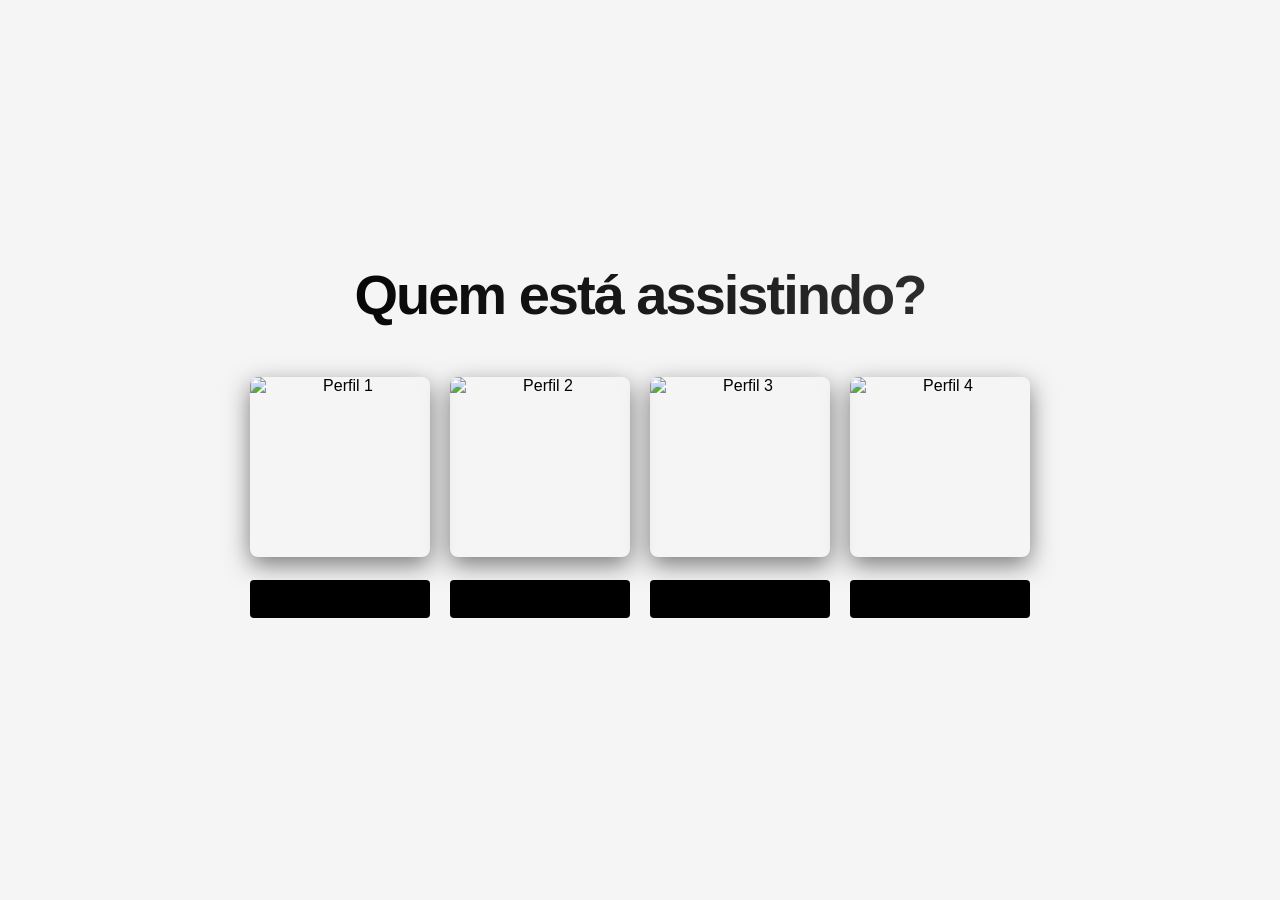
==== index.html @ 6dc38c41 "Add files via upload" ====
<!DOCTYPE html>
<html lang="pt-br">
<head>
    <meta charset="UTF-8">
    <meta name="viewport" content="width=device-width, initial-scale=1.0">
    <title>NETFLIX</title>
    <link rel="stylesheet" href="style.css">
</head>
<body>
    <main>
        <header>
            <h1>Quem está assistindo?</h1>
        </header>

        <section aria-label="Selecao de perfis">
            <ul class="container">
                <li class="profile">
                    <figure>
                        <img src="Assets/profile1.svg" alt="Perfil 1">
                        <figcaption>João Gabriel</figcaption>
                    </figure>
                </li>
                <li class="profile">
                    <figure>
                        <img src="Assets/profile2.svg" alt="Perfil 2">
                        <figcaption>Yara Maria</figcaption>
                    </figure>
                </li>
                <li class="profile">
                    <figure>
                        <img src="Assets/profile3.svg" alt="Perfil 3">
                        <figcaption>Lucas Silva</figcaption>
                    </figure>
                </li>
                <li class="profile">
                    <figure>
                        <img src="Assets/profile4.svg" alt="Perfil 4">
                        <figcaption>Ana Clara</figcaption>
                    </figure>
                </li>
            </ul>
        </section>

    </main>
</body>
</html>
---- style.css ----
/* Reset e estilos globais */
* {
    margin: 0;
    padding: 0;
    box-sizing: border-box;
}

body {
    background: linear-gradient(135deg, #0f0f0f 0%, #1a1a1a 100%);
    color: #ffffff;
    font-family: 'Segoe UI', Tahoma, Geneva, Verdana, sans-serif;
    min-height: 100vh;
    padding: 0;
}

/* Main container */
main {
    max-width: 800px;
    margin: 0 auto;
    display: flex;
    flex-direction: column;
    align-items: center;
    justify-content: center;
    min-height: 100vh;
}

/* Header */
header {
    text-align: center;
    margin-bottom: 30px;
    animation: fadeIn 0.8s ease-in-out;
    width: 100%;
}

header h1 {
    font-size: 3.5rem;
    font-weight: 700;
    letter-spacing: -2px;
    background: linear-gradient(90deg, #ffffff 0%, #e0e0e0 100%);
    -webkit-background-clip: text;
    -webkit-text-fill-color: transparent;
    background-clip: text;
}

@media (max-width: 768px) {
    header h1 {
        font-size: 2.5rem;
    }
}

/* Section e container */
section {
    width: 100%;
    display: flex;
    justify-content: center;
}

.container {
    list-style: none;
    display: flex;
    flex-wrap: nowrap;
    justify-content: center;
    align-items: flex-start;
    gap: 20px;
    padding: 20px;
    width: auto;
}

@media (max-width: 768px) {
    .container {
        gap: 12px;
        justify-content: flex-start;
        overflow-x: auto;
        width: 100%;
    }
}

/* Profile card */
.profile {
    flex: 0 0 auto;
    cursor: pointer;
    transition: all 0.3s cubic-bezier(0.4, 0, 0.2, 1);
    animation: slideUp 0.6s ease-out;
}

.profile:hover {
    transform: translateY(-5px);
}

.profile:active {
    transform: scale(0.95);
}

/* Figure */
figure {
    text-align: center;
    display: flex;
    flex-direction: column;
    align-items: center;
    gap: 15px;
}

/* Image styling */
.profile img {
    width: 180px;
    height: 180px;
    border-radius: 8px;
    box-shadow: 0 8px 24px rgba(0, 0, 0, 0.5);
    object-fit: cover;
    transition: all 0.3s ease;
}

.profile:hover img {
    box-shadow: 0 8px 24px rgba(0, 0, 0, 0.5), 0 0 20px rgba(229, 9, 20, 0.6);
    transform: scale(1.05);
}

@media (max-width: 768px) {
    .profile img {
        width: 140px;
        height: 140px;
    }
}

/* Figcaption (profile name) */
figcaption {
    font-size: 1.2rem;
    font-weight: 600;
    color: #ffffff;
    letter-spacing: 0.5px;
    transition: all 0.3s ease;
    min-width: 180px;
    background: rgba(0 0 0 / 1);
    padding: 8px 12px;
    border-radius: 4px;
    margin-top: 8px;
}

.profile:hover figcaption {
    color: #E50914;
    background: rgba(0 0 0 / 1);
}

/* Animações */
@keyframes fadeIn {
    from {
        opacity: 0;
        transform: translateY(-20px);
    }
    to {
        opacity: 1;
        transform: translateY(0);
    }
}

@keyframes slideUp {
    from {
        opacity: 0;
        transform: translateY(30px);
    }
    to {
        opacity: 1;
        transform: translateY(0);
    }
}

/* Acessibilidade */
@media (prefers-reduced-motion: reduce) {
    * {
        animation: none !important;
        transition: none !important;
    }
}

/* Dark mode (padrão) e suporte a light mode */
@media (prefers-color-scheme: light) {
    body {
        background: #f5f5f5;
        color: #000;
    }
    
    header h1 {
        background: linear-gradient(90deg, #000 0%, #333 100%);
        -webkit-text-fill-color: transparent;
        background-clip: text;
    }
    
    figcaption {
        color: #000;
    }
}
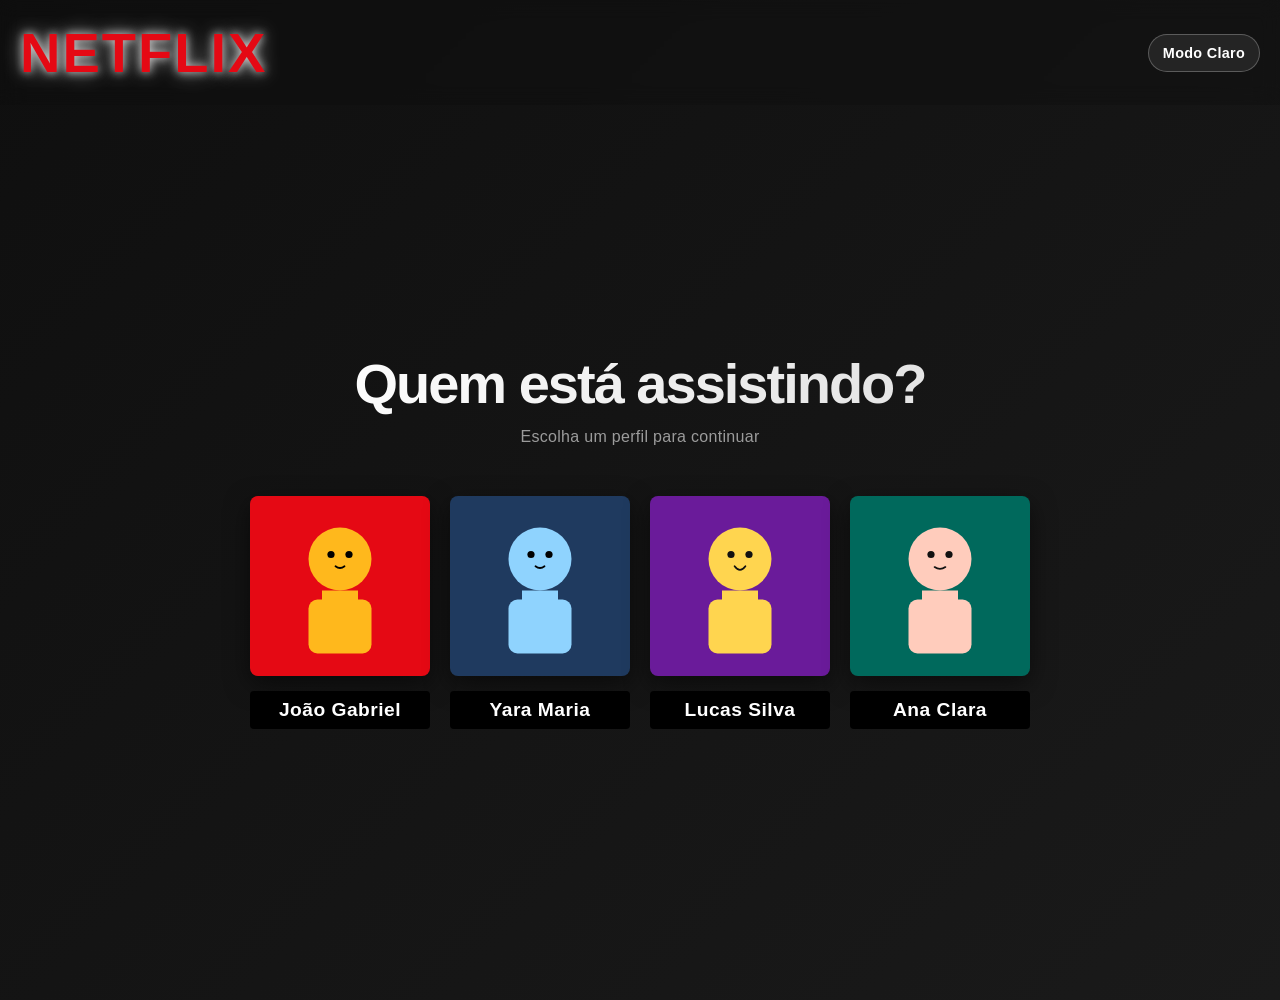
==== commit 9365c6df: "Atualizando Repositorio" ====
--- a/index.html
+++ b/index.html
@@ -7,9 +7,16 @@
     <link rel="stylesheet" href="style.css">
 </head>
 <body>
+    <!-- Logo Netflix no canto superior esquerdo -->
+    <nav class="navbar">
+        <div class="logo">NETFLIX</div>
+        <button id="theme-toggle" class="theme-toggle" type="button" aria-label="Modo Claro">Modo Claro</button>
+    </nav>
+
     <main>
         <header>
             <h1>Quem está assistindo?</h1>
+            <p class="helper-text">Escolha um perfil para continuar</p>
         </header>
 
         <section aria-label="Selecao de perfis">
@@ -42,5 +49,6 @@
         </section>
 
     </main>
+    <script src="theme.js" defer></script>
 </body>
 </html>
--- a/style.css
+++ b/style.css
@@ -1,191 +1,282 @@
-/* Reset e estilos globais */
-* {
-    margin: 0;
-    padding: 0;
-    box-sizing: border-box;
-}
-
+/* ===========================
+   RESET E ESTILOS GLOBAIS
+   =========================== */
+
+/* Remove margens e paddings padrão de todos os elementos */
+* { margin: 0; padding: 0; box-sizing: border-box; }
+
+:root {
+    --bg-start: #0f0f0f;
+    --bg-end: #1a1a1a;
+    --text-color: #fff;
+    --muted-text: #b3b3b3;
+    --navbar-bg: rgba(15, 15, 15, 0.3);
+    --title-start: #fff;
+    --title-end: #e0e0e0;
+    --caption-bg: #000;
+    --caption-color: #fff;
+    --button-bg: rgba(255, 255, 255, 0.08);
+    --button-border: rgba(255, 255, 255, 0.25);
+    --button-color: #fff;
+}
+
+body.theme-light {
+    --bg-start: #f6f6f6;
+    --bg-end: #e9e9e9;
+    --text-color: #111;
+    --muted-text: #525252;
+    --navbar-bg: rgba(245, 245, 245, 0.5);
+    --title-start: #111;
+    --title-end: #3a3a3a;
+    --caption-bg: #fff;
+    --caption-color: #111;
+    --button-bg: rgba(0, 0, 0, 0.06);
+    --button-border: rgba(0, 0, 0, 0.18);
+    --button-color: #111;
+}
+
+/* Estiliza o body: gradiente de fundo escuro (Netflix) e tipografia */
 body {
-    background: linear-gradient(135deg, #0f0f0f 0%, #1a1a1a 100%);
-    color: #ffffff;
+    background: linear-gradient(135deg, var(--bg-start) 0%, var(--bg-end) 100%);
+    color: var(--text-color);
     font-family: 'Segoe UI', Tahoma, Geneva, Verdana, sans-serif;
     min-height: 100vh;
-    padding: 0;
-}
-
-/* Main container */
+    transition: background 0.25s ease, color 0.25s ease;
+}
+
+/* ===========================
+   NAVBAR E LOGO NETFLIX
+   =========================== */
+
+/* Barra de navegação no topo */
+.navbar {
+    position: fixed;            /* Fica fixo no topo */
+    top: 0;                     /* No início da página */
+    left: 0;                    /* No canto esquerdo */
+    width: 100%;                /* Ocupa toda a largura */
+    padding: 20px 20px;         /* Espaço interno */
+    background: var(--navbar-bg); /* Fundo discreto, quase transparente */
+    backdrop-filter: blur(10px); /* Efeito blur de vidro fosco */
+    z-index: 100;               /* Fica acima de outros elementos */
+    display: flex;              /* Usa flexbox */
+    align-items: center;        /* Centraliza verticalmente */
+    justify-content: space-between;
+}
+
+/* Estiliza o logo NETFLIX */
+.logo {
+    font-size: clamp(2rem, 6vw, 3.5rem); /* Tamanho responsivo aumentado */
+    font-weight: 900;           /* Peso extra bold */
+    letter-spacing: 2px;        /* Espaçamento entre letras */
+    color: #e50914;             /* Vermelho Netflix */
+    text-shadow: 0 0 10px rgba(255, 255, 255, 0.8), 
+                 0 0 20px rgba(255, 255, 255, 0.6); /* Sombra branca atrás */
+}
+
+.theme-toggle {
+    border: 1px solid var(--button-border);
+    background: var(--button-bg);
+    color: var(--button-color);
+    padding: 10px 14px;
+    border-radius: 999px;
+    font-size: 0.9rem;
+    font-weight: 700;
+    letter-spacing: 0.3px;
+    cursor: pointer;
+    transition: all 0.2s ease;
+}
+
+.theme-toggle:hover {
+    transform: translateY(-1px);
+    border-color: rgba(229, 9, 20, 0.7);
+    box-shadow: 0 0 0 3px rgba(229, 9, 20, 0.15);
+}
+
+.theme-toggle:active {
+    transform: scale(0.97);
+}
+
+/* ===========================
+   RESET E ESTILOS GLOBAIS
+   =========================== */
+
+/* Centraliza o conteúdo na tela (vertical e horizontal) */
 main {
-    max-width: 800px;
-    margin: 0 auto;
-    display: flex;
-    flex-direction: column;
-    align-items: center;
-    justify-content: center;
-    min-height: 100vh;
-}
-
-/* Header */
+    max-width: 800px;           /* Largura máxima do container */
+    margin: 0 auto;             /* Centraliza horizontalmente */
+    display: flex;              /* Usa flexbox */
+    flex-direction: column;      /* Organiza elementos em coluna */
+    align-items: center;        /* Centraliza itens horizontalmente */
+    justify-content: center;    /* Centraliza itens verticalmente */
+    min-height: 100dvh;         /* Altura mínima igual à viewport */
+    padding: clamp(14px, 5vw, 24px) clamp(14px, 3vw, 20px); /* Padding responsivo */
+    margin-top: 100px;          /* Espaço para a navbar fixa aumentado */
+}
+
+/* ===========================
+   HEADER (TÍTULO PRINCIPAL)
+   =========================== */
+
+/* Estiliza o cabeçalho com título principal */
 header {
-    text-align: center;
-    margin-bottom: 30px;
-    animation: fadeIn 0.8s ease-in-out;
-    width: 100%;
-}
-
+    text-align: center;         /* Centraliza o texto */
+    margin-bottom: clamp(20px, 5vw, 30px); /* Espaço inferior responsivo */
+    animation: fadeIn 0.8s ease-in-out;    /* Animação de entrada */
+    width: 100%;                /* Ocupa toda a largura */
+}
+
+/* Estiliza o h1 (título "Quem está assistindo?") */
 header h1 {
-    font-size: 3.5rem;
-    font-weight: 700;
-    letter-spacing: -2px;
-    background: linear-gradient(90deg, #ffffff 0%, #e0e0e0 100%);
+    font-size: clamp(1.9rem, 8vw, 3.5rem); /* Tamanho responsivo */
+    font-weight: 700;           /* Peso: bold */
+    letter-spacing: -2px;       /* Espaçamento entre letras */
+    background: linear-gradient(90deg, var(--title-start) 0%, var(--title-end) 100%); /* Gradiente no texto */
     -webkit-background-clip: text;
     -webkit-text-fill-color: transparent;
     background-clip: text;
 }
 
-@media (max-width: 768px) {
-    header h1 {
-        font-size: 2.5rem;
-    }
-}
-
-/* Section e container */
-section {
-    width: 100%;
-    display: flex;
-    justify-content: center;
-}
-
+/* Estiliza o texto de ajuda abaixo do título */
+.helper-text {
+    font-size: clamp(0.85rem, 2vw, 1rem); /* Tamanho responsivo pequeno */
+    color: var(--muted-text);             /* Cinza claro discreto */
+    margin-top: 12px;           /* Espaço entre título e texto de ajuda */
+    letter-spacing: 0.3px;      /* Espaçamento sutil */
+    font-weight: 400;           /* Peso normal */
+    opacity: 0.85;              /* Ligeiramente transparente */
+}
+
+/* ===========================
+   SECTION (CONTAINER DE PERFIS)
+   =========================== */
+
+/* Centraliza a seção de perfis */
+section { width: 100%; display: flex; justify-content: center; }
+
+/* Lista de perfis - Flex para alinhar horizontalmente em desktop */
 .container {
-    list-style: none;
-    display: flex;
-    flex-wrap: nowrap;
-    justify-content: center;
-    align-items: flex-start;
-    gap: 20px;
-    padding: 20px;
-    width: auto;
-}
-
+    list-style: none;           /* Remove bolinhas da lista */
+    display: flex;              /* Usa flexbox */
+    flex-wrap: nowrap;          /* Não quebra em linhas (desktop) */
+    justify-content: center;    /* Centraliza os perfis */
+    gap: clamp(12px, 3vw, 20px); /* Espaço entre perfis (responsivo) */
+    padding: clamp(10px, 3vw, 20px); /* Espaço interno (responsivo) */
+    width: 100%;                /* Ocupa toda a largura */
+}
+
+/* Breakpoint Mobile: Transforma flex em grid com 2 colunas */
 @media (max-width: 768px) {
     .container {
-        gap: 12px;
-        justify-content: flex-start;
-        overflow-x: auto;
-        width: 100%;
+        display: grid;                              /* Muda para grid */
+        grid-template-columns: repeat(auto-fit, minmax(150px, 1fr)); /* 2 colunas automáticas */
+        padding: 10px 0;                            /* Reduz padding */
     }
 }
 
-/* Profile card */
+/* ===========================
+   PERFIL (CARD INDIVIDUAL)
+   =========================== */
+
+/* Estiliza cada card de perfil */
 .profile {
-    flex: 0 0 auto;
-    cursor: pointer;
-    transition: all 0.3s cubic-bezier(0.4, 0, 0.2, 1);
-    animation: slideUp 0.6s ease-out;
-}
-
-.profile:hover {
-    transform: translateY(-5px);
-}
-
-.profile:active {
-    transform: scale(0.95);
-}
-
-/* Figure */
+    flex: 0 1 180px;                        /* Largura fixa de 180px */
+    cursor: pointer;                        /* Cursor indica clicável */
+    transition: all 0.3s cubic-bezier(0.4, 0, 0.2, 1); /* Transição suave */
+    animation: slideUp 0.6s ease-out;       /* Animação de entrada */
+}
+
+/* Efeito ao passar o mouse sobre o perfil */
+.profile:hover { transform: translateY(-5px); } /* Move 5px para cima */
+
+/* Efeito ao clicar no perfil */
+.profile:active { transform: scale(0.95); } /* Reduz o tamanho em 5% */
+
+/* ===========================
+   FIGURA (ARMAZENA IMAGEM + NOME)
+   =========================== */
+
+/* Container da imagem e nome do perfil */
 figure {
-    text-align: center;
-    display: flex;
-    flex-direction: column;
-    align-items: center;
-    gap: 15px;
-}
-
-/* Image styling */
+    text-align: center;         /* Centraliza o conteúdo */
+    display: flex;              /* Usa flexbox */
+    flex-direction: column;      /* Organiza em coluna */
+    align-items: center;        /* Centraliza itens */
+    gap: 15px;                  /* Espaço entre imagem e nome */
+    width: 100%;                /* Ocupa toda a largura */
+}
+
+/* ===========================
+   IMAGEM DO PERFIL
+   =========================== */
+
+/* Estiliza a imagem do perfil */
 .profile img {
-    width: 180px;
-    height: 180px;
-    border-radius: 8px;
-    box-shadow: 0 8px 24px rgba(0, 0, 0, 0.5);
-    object-fit: cover;
-    transition: all 0.3s ease;
-}
-
+    width: clamp(120px, 20vw, 180px); /* Tamanho responsivo (120px a 180px) */
+    aspect-ratio: 1;                  /* Mantém proporção quadrada */
+    border-radius: 8px;               /* Cantos arredondados */
+    box-shadow: 0 8px 24px rgba(0, 0, 0, 0.5); /* Sombra */
+    object-fit: cover;                /* Recorta a imagem para caber */
+    transition: all 0.3s ease;        /* Transição suave */
+}
+
+/* Efeito ao passar o mouse sobre a imagem */
 .profile:hover img {
-    box-shadow: 0 8px 24px rgba(0, 0, 0, 0.5), 0 0 20px rgba(229, 9, 20, 0.6);
-    transform: scale(1.05);
-}
-
-@media (max-width: 768px) {
-    .profile img {
-        width: 140px;
-        height: 140px;
+    box-shadow: 0 8px 24px rgba(0, 0, 0, 0.5), 0 0 20px rgba(229, 9, 20, 0.6); /* Sombra vermelha Netflix */
+    transform: scale(1.05); /* Amplia 5% */
+}
+
+/* ===========================
+   NOME DO PERFIL (FIGCAPTION)
+   =========================== */
+
+/* Estiliza o nome do perfil abaixo da imagem */
+figcaption {
+    font-size: clamp(0.9rem, 2vw, 1.2rem); /* Tamanho responsivo */
+    font-weight: 600;           /* Semi-bold */
+    color: var(--caption-color);                /* Texto branco */
+    letter-spacing: 0.5px;      /* Espaçamento entre letras */
+    transition: all 0.3s ease;  /* Transição suave */
+    width: 100%;                /* Ocupa toda a largura */
+    background: var(--caption-bg);           /* Fundo preto */
+    padding: 8px 12px;          /* Espaço interno */
+    border-radius: 4px;         /* Cantos ligeiramente arredondados */
+}
+
+/* Efeito ao passar o mouse sobre o nome */
+.profile:hover figcaption { color: #ff6b75; } /* Muda para vermelho Netflix */
+
+/* ===========================
+   ANIMAÇÕES
+   =========================== */
+
+/* Animação de entrada: desaparece para aparecer */
+@keyframes fadeIn {
+    from { opacity: 0; transform: translateY(-20px); } /* Começa invisível e acima */
+    to { opacity: 1; transform: translateY(0); }       /* Termina visível no lugar */
+}
+
+/* Animação de deslize: sobe para aparecer */
+@keyframes slideUp {
+    from { opacity: 0; transform: translateY(30px); } /* Começa invisível e abaixo */
+    to { opacity: 1; transform: translateY(0); }      /* Termina visível no lugar */
+}
+
+/* ===========================
+   ACESSIBILIDADE
+   =========================== */
+
+/* Remove animações para usuários que preferem movimento reduzido */
+@media (prefers-reduced-motion: reduce) {
+    * { animation: none !important; transition: none !important; }
+}
+
+/* ===========================
+   MODO CLARO
+   =========================== */
+
+@media (max-width: 640px) {
+    .theme-toggle {
+        padding: 8px 12px;
+        font-size: 0.8rem;
     }
 }
-
-/* Figcaption (profile name) */
-figcaption {
-    font-size: 1.2rem;
-    font-weight: 600;
-    color: #ffffff;
-    letter-spacing: 0.5px;
-    transition: all 0.3s ease;
-    min-width: 180px;
-    background: rgba(0 0 0 / 1);
-    padding: 8px 12px;
-    border-radius: 4px;
-    margin-top: 8px;
-}
-
-.profile:hover figcaption {
-    color: #E50914;
-    background: rgba(0 0 0 / 1);
-}
-
-/* Animações */
-@keyframes fadeIn {
-    from {
-        opacity: 0;
-        transform: translateY(-20px);
-    }
-    to {
-        opacity: 1;
-        transform: translateY(0);
-    }
-}
-
-@keyframes slideUp {
-    from {
-        opacity: 0;
-        transform: translateY(30px);
-    }
-    to {
-        opacity: 1;
-        transform: translateY(0);
-    }
-}
-
-/* Acessibilidade */
-@media (prefers-reduced-motion: reduce) {
-    * {
-        animation: none !important;
-        transition: none !important;
-    }
-}
-
-/* Dark mode (padrão) e suporte a light mode */
-@media (prefers-color-scheme: light) {
-    body {
-        background: #f5f5f5;
-        color: #000;
-    }
-    
-    header h1 {
-        background: linear-gradient(90deg, #000 0%, #333 100%);
-        -webkit-text-fill-color: transparent;
-        background-clip: text;
-    }
-    
-    figcaption {
-        color: #000;
-    }
-}
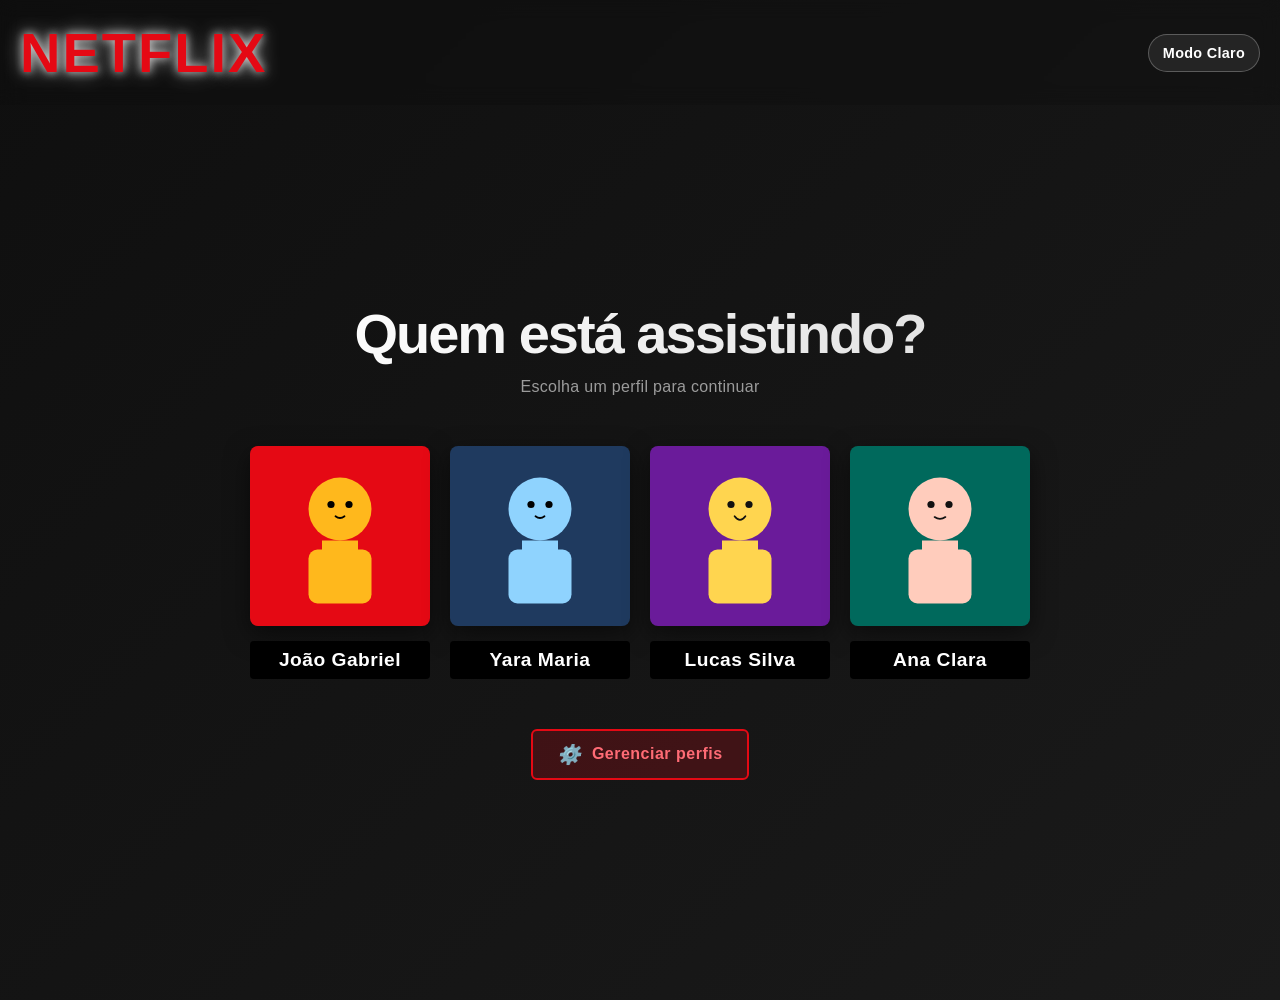
==== commit b399bca0: "Adicionando gerenciamento de perfs" ====
--- a/index.html
+++ b/index.html
@@ -21,34 +21,81 @@
 
         <section aria-label="Selecao de perfis">
             <ul class="container">
-                <li class="profile">
-                    <figure>
-                        <img src="Assets/profile1.svg" alt="Perfil 1">
-                        <figcaption>João Gabriel</figcaption>
-                    </figure>
+                <li class="profile-item">
+                    <button class="profile" type="button" aria-label="Entrar com o perfil João Gabriel">
+                        <figure>
+                            <img src="ativos/perfis/profile1.svg" alt="Perfil 1">
+                            <figcaption>João Gabriel</figcaption>
+                        </figure>
+                    </button>
                 </li>
-                <li class="profile">
-                    <figure>
-                        <img src="Assets/profile2.svg" alt="Perfil 2">
-                        <figcaption>Yara Maria</figcaption>
-                    </figure>
+                <li class="profile-item">
+                    <button class="profile" type="button" aria-label="Entrar com o perfil Yara Maria">
+                        <figure>
+                            <img src="ativos/perfis/profile2.svg" alt="Perfil 2">
+                            <figcaption>Yara Maria</figcaption>
+                        </figure>
+                    </button>
                 </li>
-                <li class="profile">
-                    <figure>
-                        <img src="Assets/profile3.svg" alt="Perfil 3">
-                        <figcaption>Lucas Silva</figcaption>
-                    </figure>
+                <li class="profile-item">
+                    <button class="profile" type="button" aria-label="Entrar com o perfil Lucas Silva">
+                        <figure>
+                            <img src="ativos/perfis/profile3.svg" alt="Perfil 3">
+                            <figcaption>Lucas Silva</figcaption>
+                        </figure>
+                    </button>
                 </li>
-                <li class="profile">
-                    <figure>
-                        <img src="Assets/profile4.svg" alt="Perfil 4">
-                        <figcaption>Ana Clara</figcaption>
-                    </figure>
+                <li class="profile-item">
+                    <button class="profile" type="button" aria-label="Entrar com o perfil Ana Clara">
+                        <figure>
+                            <img src="ativos/perfis/profile4.svg" alt="Perfil 4">
+                            <figcaption>Ana Clara</figcaption>
+                        </figure>
+                    </button>
                 </li>
             </ul>
         </section>
 
+        <div class="manage-section">
+            <button id="manage-profiles-btn" class="manage-btn" type="button" aria-label="Gerenciar perfis">
+                <i class="icon">⚙️</i> Gerenciar perfis
+            </button>
+        </div>
     </main>
-    <script src="theme.js" defer></script>
+
+    <!-- Modal de Gerenciamento de Perfis -->
+    <div id="manage-modal" class="modal" hidden>
+        <div class="modal-content">
+            <div class="modal-header">
+                <h2>Gerenciar Perfis</h2>
+                <button id="modal-close" class="modal-close" type="button" aria-label="Fechar">✕</button>
+            </div>
+
+            <div class="modal-body">
+                <div class="profiles-list" id="profiles-list"></div>
+
+                <div class="modal-section" id="new-profile-section">
+                    <h3>Criar novo perfil</h3>
+                    <div class="form-group">
+                        <label for="profile-name">Nome do perfil:</label>
+                        <input type="text" id="profile-name" placeholder="Digite o nome do novo perfil" maxlength="20">
+                    </div>
+
+                    <div class="form-group">
+                        <label for="profile-avatar">Escolha um avatar:</label>
+                        <div class="avatar-options" id="avatar-options"></div>
+                    </div>
+
+                    <button id="create-profile-btn" class="btn-primary" type="button">Criar perfil</button>
+                </div>
+            </div>
+
+            <div class="modal-footer">
+                <p id="profile-count" class="profile-count"></p>
+            </div>
+        </div>
+    </div>
+    <script src="js/compartilhado/tema.js" defer></script>
+    <script type="module" src="js/compartilhado/selecao-perfil.js"></script>
 </body>
 </html>
--- a/style.css
+++ b/style.css
@@ -177,12 +177,27 @@
    PERFIL (CARD INDIVIDUAL)
    =========================== */
 
-/* Estiliza cada card de perfil */
+/* Estiliza cada item de perfil */
+.profile-item {
+    flex: 0 1 180px;                        /* Largura fixa de 180px */
+    list-style: none;
+}
+
+/* Botão visual do card de perfil */
 .profile {
-    flex: 0 1 180px;                        /* Largura fixa de 180px */
+    width: 100%;
+    border: 0;
+    background: transparent;
+    padding: 0;
     cursor: pointer;                        /* Cursor indica clicável */
     transition: all 0.3s cubic-bezier(0.4, 0, 0.2, 1); /* Transição suave */
     animation: slideUp 0.6s ease-out;       /* Animação de entrada */
+}
+
+.profile:focus-visible {
+    outline: 2px solid #e50914;
+    outline-offset: 4px;
+    border-radius: 8px;
 }
 
 /* Efeito ao passar o mouse sobre o perfil */
@@ -280,3 +295,330 @@
         font-size: 0.8rem;
     }
 }
+
+/* ===========================
+   GERENCIADOR DE PERFIS
+   =========================== */
+
+.manage-section {
+    display: flex;
+    justify-content: center;
+    padding: 30px 20px 20px;
+    width: 100%;
+}
+
+.manage-btn {
+    display: flex;
+    align-items: center;
+    gap: 10px;
+    padding: 12px 24px;
+    border: 2px solid #e50914;
+    background: rgba(229, 9, 20, 0.2);
+    color: #ff6b75;
+    font-size: 1rem;
+    font-weight: 700;
+    border-radius: 6px;
+    cursor: pointer;
+    transition: all 0.3s ease;
+    letter-spacing: 0.5px;
+}
+
+.manage-btn:hover {
+    background: rgba(229, 9, 20, 0.3);
+    border-color: #ff6b75;
+    transform: translateY(-2px);
+    box-shadow: 0 8px 20px rgba(229, 9, 20, 0.3);
+}
+
+.manage-btn:active {
+    transform: scale(0.98);
+}
+
+.manage-btn .icon {
+    font-size: 1.2rem;
+}
+
+/* ===========================
+   MODAL
+   =========================== */
+
+.modal {
+    position: fixed;
+    top: 0;
+    left: 0;
+    width: 100%;
+    height: 100%;
+    background: rgba(0, 0, 0, 0.8);
+    display: flex;
+    align-items: center;
+    justify-content: center;
+    z-index: 200;
+    animation: fadeIn 0.3s ease;
+}
+
+.modal[hidden] {
+    display: none;
+}
+
+.modal-content {
+    background: linear-gradient(135deg, #1a1a1a 0%, #2a2a2a 100%);
+    border: 1px solid rgba(255, 255, 255, 0.1);
+    border-radius: 12px;
+    width: 90%;
+    max-width: 500px;
+    max-height: 80vh;
+    overflow-y: auto;
+    display: flex;
+    flex-direction: column;
+    box-shadow: 0 20px 60px rgba(0, 0, 0, 0.8);
+}
+
+body.theme-light .modal-content {
+    background: linear-gradient(135deg, #f6f6f6 0%, #e9e9e9 100%);
+    border-color: rgba(0, 0, 0, 0.1);
+}
+
+.modal-header {
+    display: flex;
+    justify-content: space-between;
+    align-items: center;
+    padding: 20px;
+    border-bottom: 1px solid rgba(255, 255, 255, 0.1);
+}
+
+body.theme-light .modal-header {
+    border-bottom-color: rgba(0, 0, 0, 0.1);
+}
+
+.modal-header h2 {
+    font-size: 1.5rem;
+    font-weight: 700;
+    margin: 0;
+}
+
+.modal-close {
+    background: none;
+    border: none;
+    color: var(--text-color);
+    font-size: 1.5rem;
+    cursor: pointer;
+    padding: 0;
+    width: 32px;
+    height: 32px;
+    display: flex;
+    align-items: center;
+    justify-content: center;
+    transition: all 0.2s ease;
+    border-radius: 4px;
+}
+
+.modal-close:hover {
+    background: rgba(255, 255, 255, 0.1);
+    color: #e50914;
+}
+
+.modal-body {
+    padding: 20px;
+    flex: 1;
+    overflow-y: auto;
+}
+
+.modal-footer {
+    padding: 15px 20px;
+    border-top: 1px solid rgba(255, 255, 255, 0.1);
+    text-align: center;
+    font-size: 0.9rem;
+    color: var(--muted-text);
+}
+
+body.theme-light .modal-footer {
+    border-top-color: rgba(0, 0, 0, 0.1);
+}
+
+/* ===========================
+   PROFILES LIST
+   =========================== */
+
+.profiles-list {
+    display: grid;
+    grid-template-columns: repeat(auto-fill, minmax(100px, 1fr));
+    gap: 15px;
+    margin-bottom: 30px;
+}
+
+.profile-card {
+    position: relative;
+    text-align: center;
+    padding: 10px;
+    border-radius: 8px;
+    border: 2px solid transparent;
+    transition: all 0.2s ease;
+    cursor: default;
+}
+
+.profile-card:hover {
+    border-color: #e50914;
+    background: rgba(255, 255, 255, 0.05);
+}
+
+.profile-card img {
+    width: 80px;
+    height: 80px;
+    border-radius: 6px;
+    object-fit: cover;
+    display: block;
+    margin: 0 auto 8px;
+}
+
+.profile-card-name {
+    font-size: 0.85rem;
+    font-weight: 600;
+    margin-bottom: 8px;
+    word-break: break-word;
+}
+
+.btn-delete {
+    background: rgba(229, 9, 20, 0.2);
+    border: 1px solid #e50914;
+    color: #ff6b75;
+    padding: 6px 10px;
+    font-size: 0.75rem;
+    border-radius: 4px;
+    cursor: pointer;
+    transition: all 0.2s ease;
+    font-weight: 600;
+}
+
+.btn-delete:hover {
+    background: rgba(229, 9, 20, 0.4);
+    transform: translateY(-1px);
+}
+
+.btn-delete:disabled {
+    opacity: 0.5;
+    cursor: not-allowed;
+}
+
+/* ===========================
+   FORM
+   =========================== */
+
+.modal-section {
+    margin-bottom: 20px;
+}
+
+.modal-section h3 {
+    font-size: 1.1rem;
+    margin-bottom: 15px;
+    font-weight: 700;
+    color: var(--text-color);
+}
+
+.form-group {
+    margin-bottom: 15px;
+}
+
+.form-group label {
+    display: block;
+    margin-bottom: 8px;
+    font-weight: 600;
+    font-size: 0.9rem;
+}
+
+.form-group input {
+    width: 100%;
+    padding: 10px 12px;
+    border: 1px solid rgba(255, 255, 255, 0.2);
+    background: rgba(255, 255, 255, 0.05);
+    color: var(--text-color);
+    border-radius: 6px;
+    font-size: 0.95rem;
+    font-family: inherit;
+    transition: all 0.2s ease;
+}
+
+body.theme-light .form-group input {
+    border-color: rgba(0, 0, 0, 0.2);
+    background: rgba(0, 0, 0, 0.03);
+    color: #111;
+}
+
+.form-group input:focus {
+    outline: none;
+    border-color: #e50914;
+    background: rgba(255, 255, 255, 0.08);
+    box-shadow: 0 0 0 3px rgba(229, 9, 20, 0.2);
+}
+
+.avatar-options {
+    display: grid;
+    grid-template-columns: repeat(auto-fill, minmax(60px, 1fr));
+    gap: 10px;
+    margin-bottom: 15px;
+}
+
+.avatar-option {
+    width: 60px;
+    height: 60px;
+    border-radius: 6px;
+    border: 2px solid rgba(255, 255, 255, 0.2);
+    padding: 0;
+    background: none;
+    cursor: pointer;
+    overflow: hidden;
+    transition: all 0.2s ease;
+}
+
+.avatar-option img {
+    width: 100%;
+    height: 100%;
+    object-fit: cover;
+}
+
+.avatar-option:hover {
+    border-color: #e50914;
+}
+
+.avatar-option.selected {
+    border-color: #e50914;
+    box-shadow: 0 0 0 3px rgba(229, 9, 20, 0.3);
+}
+
+.btn-primary {
+    width: 100%;
+    padding: 12px;
+    background: linear-gradient(135deg, #e50914 0%, #cc0812 100%);
+    border: none;
+    color: #fff;
+    font-size: 1rem;
+    font-weight: 700;
+    border-radius: 6px;
+    cursor: pointer;
+    transition: all 0.3s ease;
+    letter-spacing: 0.5px;
+}
+
+.btn-primary:hover:not(:disabled) {
+    transform: translateY(-2px);
+    box-shadow: 0 8px 20px rgba(229, 9, 20, 0.4);
+}
+
+.btn-primary:active:not(:disabled) {
+    transform: scale(0.98);
+}
+
+.btn-primary:disabled {
+    opacity: 0.6;
+    cursor: not-allowed;
+}
+
+.error-message {
+    color: #ff6b75;
+    font-size: 0.85rem;
+    margin-top: 5px;
+}
+
+.profile-count {
+    margin: 0;
+    font-weight: 600;
+}
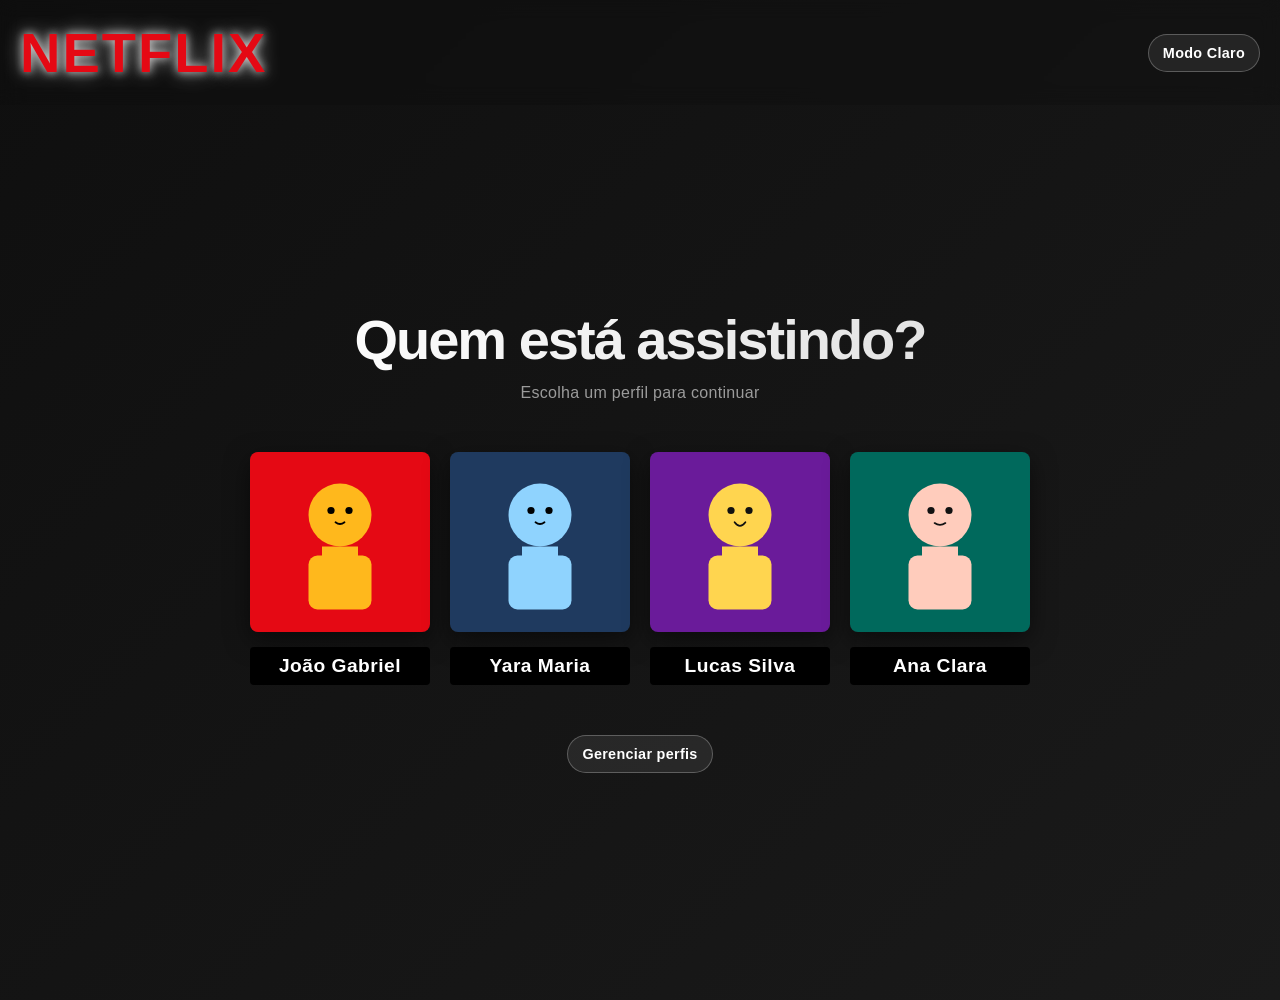
==== commit ee5785c9: "mudanças no estilo do botão gerenciar perfis" ====
--- a/index.html
+++ b/index.html
@@ -57,9 +57,7 @@
         </section>
 
         <div class="manage-section">
-            <button id="manage-profiles-btn" class="manage-btn" type="button" aria-label="Gerenciar perfis">
-                <i class="icon">⚙️</i> Gerenciar perfis
-            </button>
+            <button id="manage-profiles-btn" class="manage-btn" type="button" aria-label="Gerenciar perfis">Gerenciar perfis</button>
         </div>
     </main>
 
--- a/style.css
+++ b/style.css
@@ -308,34 +308,30 @@
 }
 
 .manage-btn {
-    display: flex;
-    align-items: center;
-    gap: 10px;
-    padding: 12px 24px;
-    border: 2px solid #e50914;
-    background: rgba(229, 9, 20, 0.2);
-    color: #ff6b75;
-    font-size: 1rem;
+    border: 1px solid var(--button-border);
+    background: var(--button-bg);
+    color: var(--button-color);
+    padding: 10px 14px;
+    border-radius: 999px;
+    font-size: 0.9rem;
     font-weight: 700;
-    border-radius: 6px;
+    letter-spacing: 0.3px;
     cursor: pointer;
-    transition: all 0.3s ease;
-    letter-spacing: 0.5px;
+    transition: all 0.2s ease;
 }
 
 .manage-btn:hover {
-    background: rgba(229, 9, 20, 0.3);
-    border-color: #ff6b75;
-    transform: translateY(-2px);
-    box-shadow: 0 8px 20px rgba(229, 9, 20, 0.3);
+    transform: translateY(-1px);
+    border-color: rgba(229, 9, 20, 0.7);
+    box-shadow: 0 0 0 3px rgba(229, 9, 20, 0.15);
 }
 
 .manage-btn:active {
-    transform: scale(0.98);
+    transform: scale(0.97);
 }
 
 .manage-btn .icon {
-    font-size: 1.2rem;
+    font-size: 0.9rem;
 }
 
 /* ===========================
